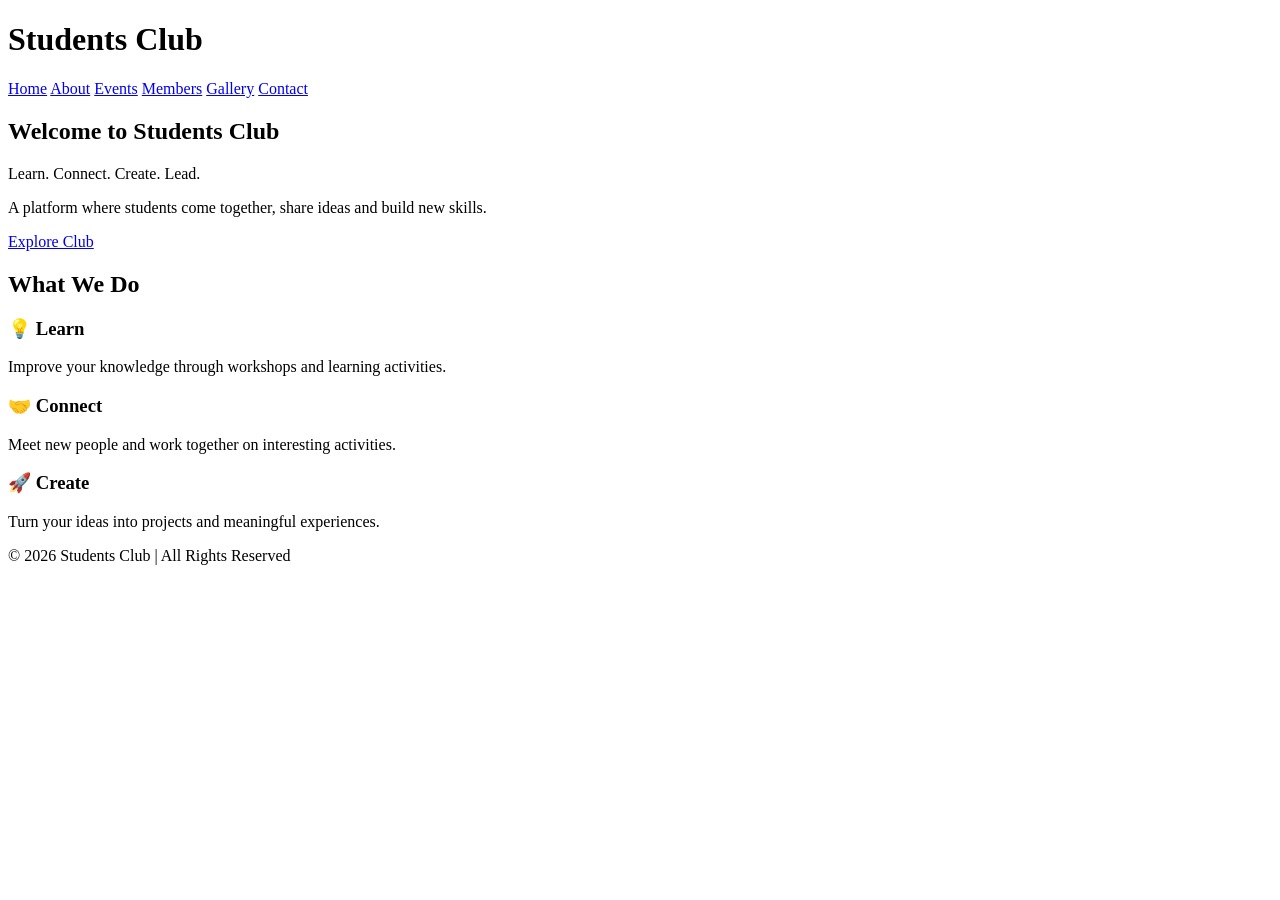
==== index.html @ c72b481d "Added home and about pages" ====
<!DOCTYPE html>
<html lang="en">
<head>
    <meta charset="UTF-8">
    <meta name="viewport" content="width=device-width, initial-scale=1.0">
    <title>Students Club</title>
    <link rel="stylesheet" href="style.css">
</head>

<body>

<header>
    <h1>Students Club</h1>

    <nav>
        <a href="index.html">Home</a>
        <a href="about.html">About</a>
        <a href="events.html">Events</a>
        <a href="members.html">Members</a>
        <a href="gallery.html">Gallery</a>
        <a href="contact.html">Contact</a>
    </nav>
</header>

<section class="hero">

    <h2>Welcome to Students Club</h2>

    <p>
        Learn. Connect. Create. Lead.
    </p>

    <p>
        A platform where students come together,
        share ideas and build new skills.
    </p>

    <a href="about.html" class="button">Explore Club</a>

</section>

<section class="home-section">

    <h2>What We Do</h2>

    <div class="cards">

        <div class="card">
            <h3>💡 Learn</h3>
            <p>
                Improve your knowledge through workshops
                and learning activities.
            </p>
        </div>

        <div class="card">
            <h3>🤝 Connect</h3>
            <p>
                Meet new people and work together
                on interesting activities.
            </p>
        </div>

        <div class="card">
            <h3>🚀 Create</h3>
            <p>
                Turn your ideas into projects
                and meaningful experiences.
            </p>
        </div>

    </div>

</section>

<footer>
    <p>© 2026 Students Club | All Rights Reserved</p>
</footer>

</body>
</html>
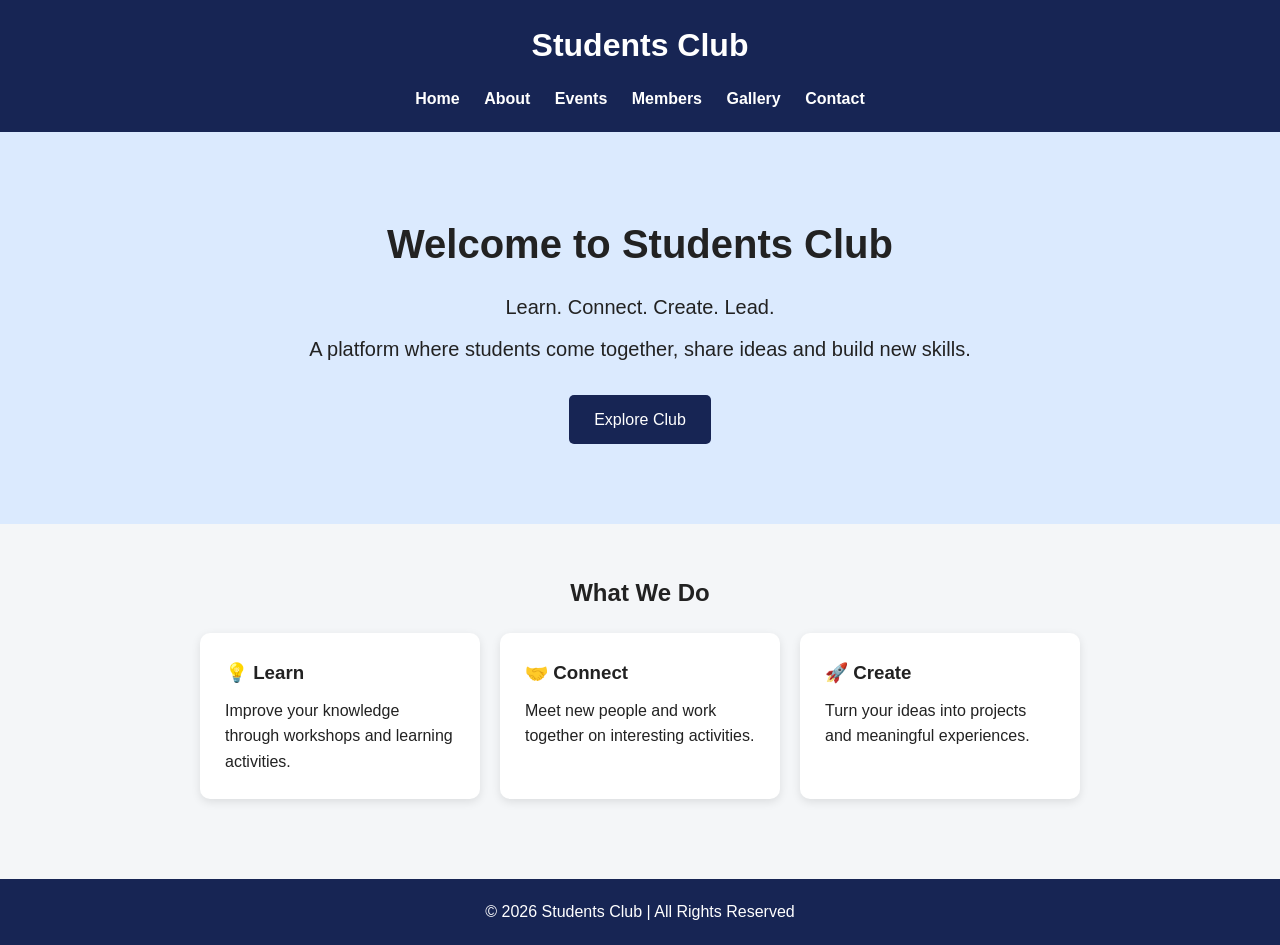
==== commit a8c3b631: "Fix contact page links" ====
--- a/index.html
+++ b/index.html
@@ -18,7 +18,7 @@
         <a href="events.html">Events</a>
         <a href="members.html">Members</a>
         <a href="gallery.html">Gallery</a>
-        <a href="contact.html">Contact</a>
+        <a href="contacts.html">Contact</a>
     </nav>
 </header>
 
--- a/style.css
+++ b/style.css
@@ -0,0 +1,180 @@
+* {
+    margin: 0;
+    padding: 0;
+    box-sizing: border-box;
+}
+
+body {
+    font-family: Arial, sans-serif;
+    line-height: 1.6;
+    background: #f4f6f8;
+    color: #222;
+}
+
+/* Header */
+
+header {
+    background: #172554;
+    color: white;
+    padding: 20px;
+    text-align: center;
+}
+
+header h1 {
+    margin-bottom: 15px;
+}
+
+/* Navigation */
+
+nav a {
+    color: white;
+    text-decoration: none;
+    margin: 0 10px;
+    font-weight: bold;
+}
+
+nav a:hover {
+    text-decoration: underline;
+}
+
+/* Hero */
+
+.hero {
+    text-align: center;
+    padding: 80px 20px;
+    background: #dbeafe;
+}
+
+.hero h2 {
+    font-size: 40px;
+    margin-bottom: 15px;
+}
+
+.hero p {
+    font-size: 20px;
+    margin-bottom: 10px;
+}
+
+/* Button */
+
+.button {
+    display: inline-block;
+    margin-top: 20px;
+    padding: 12px 25px;
+    background: #172554;
+    color: white;
+    text-decoration: none;
+    border-radius: 5px;
+}
+
+/* Sections */
+
+.home-section,
+.page {
+    max-width: 1000px;
+    margin: auto;
+    padding: 50px 20px;
+}
+
+.page h2,
+.home-section h2 {
+    margin-bottom: 20px;
+    text-align: center;
+}
+
+/* Cards */
+
+.cards {
+    display: flex;
+    gap: 20px;
+    justify-content: center;
+    flex-wrap: wrap;
+}
+
+.card {
+    background: white;
+    padding: 25px;
+    width: 280px;
+    border-radius: 10px;
+    box-shadow: 0 3px 10px rgba(0,0,0,0.1);
+}
+
+.card h3 {
+    margin-bottom: 10px;
+}
+
+/* Gallery */
+
+.gallery {
+    display: flex;
+    gap: 20px;
+    justify-content: center;
+    flex-wrap: wrap;
+}
+
+.gallery-item img {
+    width: 280px;
+    height: 200px;
+    object-fit: cover;
+    border-radius: 10px;
+}
+
+/* Form */
+
+form {
+    max-width: 500px;
+    margin: auto;
+}
+
+form label {
+    display: block;
+    margin-top: 15px;
+}
+
+input,
+textarea {
+    width: 100%;
+    padding: 12px;
+    margin-top: 5px;
+    border: 1px solid #ccc;
+    border-radius: 5px;
+}
+
+textarea {
+    height: 120px;
+}
+
+button {
+    margin-top: 20px;
+    padding: 12px 25px;
+    background: #172554;
+    color: white;
+    border: none;
+    border-radius: 5px;
+    cursor: pointer;
+}
+
+/* Footer */
+
+footer {
+    background: #172554;
+    color: white;
+    text-align: center;
+    padding: 20px;
+    margin-top: 30px;
+}
+
+/* Mobile */
+
+@media (max-width: 600px) {
+
+    nav a {
+        display: block;
+        margin: 8px;
+    }
+
+    .hero h2 {
+        font-size: 30px;
+    }
+
+}
